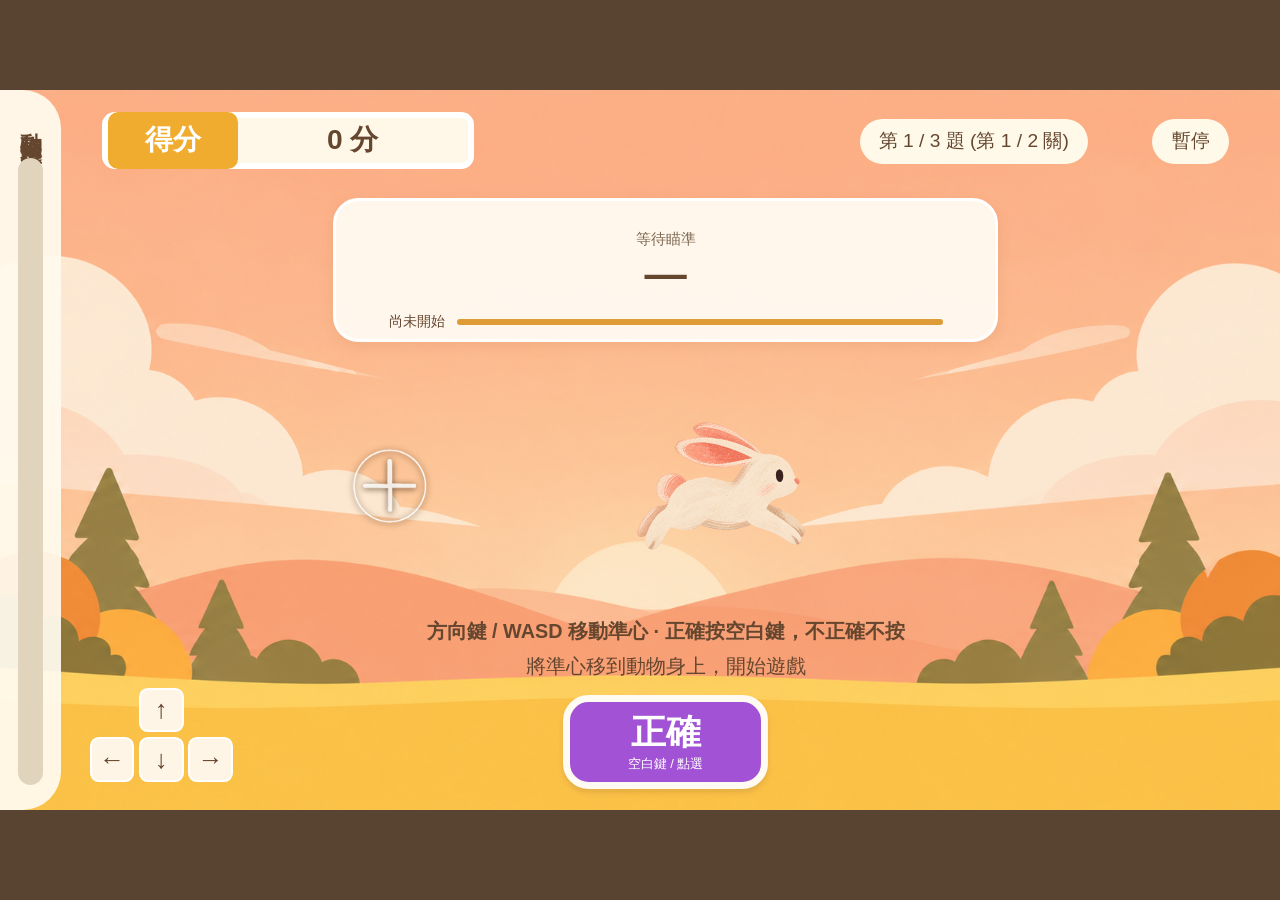
==== frontend/dat/index.html @ 295ffce2 "dat 資料結構更改 有寫在 readme" ====
<!DOCTYPE html>
<html lang="zh-Hant">
<head>
  <meta charset="UTF-8">
  <meta name="viewport" content="width=device-width, initial-scale=1.0">
  <title>DAT 動物追擊令・單人版</title>
  <link rel="stylesheet" href="css/single.css">
  <script src="assets/animals/rabbit-hit-mask.js" defer></script>
  <script src="js/single.js" defer></script>
</head>
<body>
  <main class="game" aria-label="動物追擊令單人遊戲">
    <aside class="progress-panel">
      <span class="progress-label">動物追擊令</span>
      <div class="progress-track" id="progress" role="progressbar" aria-label="完成題數" aria-valuemin="0" aria-valuemax="4" aria-valuenow="0">
        <div id="progress-fill"></div>
      </div>
    </aside>
    <header class="score"><span>得分</span><strong id="score">0 分</strong></header>
    <div class="round" id="round">第 1 / 4 題  (第 1 / 5 關)</div>
    <button class="pause" id="pause" type="button" disabled>暫停</button>
    <section class="question-panel" aria-label="判斷題目">
      <div class="question"><span class="caption" id="question-type">等待瞄準</span><strong id="question-text">—</strong></div>
      <div class="time"><span id="time-text">尚未開始</span><div class="time-track"><div id="time-fill"></div></div></div>
    </section>
    <div class="animal-field" id="field" aria-label="動物與玩家準心">
      <div class="animal" id="animal">
        <img class="animal-image" id="animal-image" src="assets/animals/rabbit.png" alt="兔子" draggable="false">
      </div>
      <img class="crosshair" id="crosshair" src="assets/crosshair.png" alt="玩家準心" draggable="false">
    </div>
    <section class="answer-panel" aria-label="作答區">
      <p class="rule">方向鍵 / WASD 移動準心 · 正確按空白鍵，不正確不按</p>
      <p id="feedback" role="status" aria-live="polite">素材載入中…</p>
      <div class="answer-buttons">
        <button class="capture" id="answer-true" type="button" disabled>正確 <span>空白鍵 / 點選</span></button>
      </div>
    </section>
    <div class="movement" aria-label="準心方向控制">
      <button data-move="up" aria-label="準心向上">↑</button>
      <button data-move="left" aria-label="準心向左">←</button>
      <button data-move="down" aria-label="準心向下">↓</button>
      <button data-move="right" aria-label="準心向右">→</button>
    </div>
    <div class="overlay" id="results" hidden>
      <section class="result-card" role="dialog" aria-modal="true" aria-labelledby="result-title">
        <h1 id="result-title">挑戰完成！</h1>
        <strong id="final-score"></strong>
        <p id="summary"></p>
        <p id="accuracy"></p>
        <button class="primary" id="restart" type="button">再玩一次</button>
        <button class="primary" id="btn-start-game" hidden>進入正式遊戲</button>
      </section>
    </div>
    <!-- 換關卡的 overlay -->
<!-- 換關卡彈窗面板 -->
    <div id="stage-clear-modal" class="modal-overlay" hidden>
      <div class="stage-clear-card">
        <div class="stage-title-badge" id="stage-clear-title">第 1 關結束</div>
        <div class="stage-clear-text">準備開始下一關嘍！</div>
        <button id="btn-next-stage" class="btn-continue">繼續</button>
      </div>
    </div>
  </main>
</body>
</html>
---- frontend/dat/css/single.css ----
/* 基本設定 */
* {
  box-sizing: border-box;
}

body {
  margin: 0;
  min-height: 100svh;
  display: grid;
  place-items: center;
  background: #594331;
  color: #65462f;
  font-family: "Microsoft JhengHei", "PingFang TC", sans-serif;
}

button {
  font: inherit;
  cursor: pointer;
  touch-action: manipulation;
}

button:focus-visible {
  outline: 4px solid #215cc1;
  outline-offset: 4px;
}

[hidden] {
  display: none !important;
}

/* 遊戲背景：1cqw 為遊戲區寬度的 1%。 */
.game {
  position: relative;
  width: min(100vw, 177.68svh);
  aspect-ratio: 1672 / 941;
  overflow: hidden;
  container-type: inline-size;
  background: #ffd39d url("../assets/background.png") center / 100% 100% no-repeat;
}

/* 左側進度條 */
.progress-panel {
  position: absolute;
  inset: 0 auto 0 0;
  width: 4.8%;
  padding: 2% 0;
  display: flex;
  flex-direction: column;
  align-items: center;
  gap: 2cqw;
  border-radius: 0 3cqw 3cqw 0;
  background: #fffbeeee;
}

.progress-label {
  writing-mode: vertical-rl;
  font-size: 1.7cqw;
  font-weight: bold;
  letter-spacing: .15em;
}

.progress-track {
  position: relative;
  width: 40%;
  flex: 1;
  overflow: hidden;
  border-radius: 2cqw;
  background: #e0d4bd;
}

#progress-fill {
  position: absolute;
  bottom: 0;
  width: 100%;
  height: 0;
  background: #e3a344;
  transition: height .3s;
}

/* 分數、題數與暫停 */
.score {
  position: absolute;
  left: 8%;
  top: 3%;
  width: 29%;
  height: 8%;
  display: flex;
  align-items: center;
  border: .5cqw solid white;
  border-radius: 1cqw;
  background: #fff8e9;
  font-size: 2.2cqw;
}

.score span {
  display: grid;
  place-items: center;
  width: 36%;
  height: 125%;
  border-radius: .8cqw;
  background: #efac2f;
  color: white;
  font-weight: bold;
}

.score strong {
  flex: 1;
  text-align: center;
}

.round,
.pause {
  position: absolute;
  top: 4%;
  padding: .5em 1em;
  border: 0;
  border-radius: 2em;
  background: #fff9e9;
  font-size: 1.5cqw;
  color: #65462f;
}

.round {
  right: 15%;
}

.pause {
  right: 4%;
}

/* 題目卡：色名字色與算式並排 */
.question-panel {
  position: absolute;
  top: 15%;
  left: 26%;
  width: 52%;
  height: 20%;
  display: grid;
  grid-template-columns: 1fr;
  gap: 1cqw;
  padding: 1cqw 2cqw 2cqw;
  border: .3cqw solid #fff;
  border-radius: 2cqw;
  background: #fffaf1f5;
  box-shadow: 0 .3cqw 1cqw #ab613521;
}

.question {
  display: flex;
  flex-direction: column;
  align-items: center;
  justify-content: center;
}

.caption {
  font-size: 1.2cqw;
  color: #7f6953;
}

.question strong {
  font-size: 3.3cqw;
}

.time {
  position: absolute;
  bottom: .6cqw;
  left: 8%;
  width: 84%;
  display: flex;
  align-items: center;
  gap: 1cqw;
  font-size: 1.1cqw;
}

.time-track {
  flex: 1;
  height: .5cqw;
  border-radius: 1cqw;
  overflow: hidden;
  background: #edddc6;
}

#time-fill {
  width: 100%;
  height: 100%;
  background: #df9b35;
}

/* 動物移動區：各幀位置由 JS 的 updateScene 設定。 */
.animal-field {
  position: absolute;
  left: 9%;
  top: 35%;
  width: 86%;
  height: 40%;
}

.animal {
  position: absolute;
  width: 16%;
  transform: translate(-50%, -50%);
  aspect-ratio: 1;
}

.animal-image {
  width: 100%;
  height: 100%;
  object-fit: contain;
  user-select: none;
  pointer-events: none;
}

.crosshair {
  position: absolute;
  width: 7%;
  aspect-ratio: 1;
  transform: translate(-50%, -50%);
  filter: drop-shadow(0 1px 3px #543720);
  pointer-events: none;
  z-index: 2;
}

.animal[data-result="correct"] {
  filter: drop-shadow(0 0 .7cqw #328647);
}

.animal[data-result="wrong"] {
  filter: drop-shadow(0 0 .7cqw #bc3b32);
}

/* 正確時按下作答按鈕，不正確則等待。 */
.answer-panel {
  position: absolute;
  left: 12%;
  bottom: 3%;
  width: 80%;
  text-align: center;
}

.rule {
  margin: 0;
  font-size: 1.55cqw;
  font-weight: bold;
}

#feedback {
  min-height: 1.4em;
  margin: .4em 0 .7em;
  font-size: 1.55cqw;
}

.capture {
  min-width: 20%;
  padding: .25em 1.4em;
  border: .55cqw solid #fffaf2;
  border-radius: 2cqw;
  background: #a253d5;
  box-shadow: 0 .3cqw .4cqw #8d623733;
  color: #fff;
  font-size: 2.7cqw;
  font-weight: bold;
}


.capture span {
  display: block;
  font-size: 1cqw;
  font-weight: normal;
}

.capture:active:not(:disabled) {
  transform: translateY(.2cqw);
}

button:disabled {
  cursor: default;
}

/* 結算畫面 */
.overlay {
  position: absolute;
  inset: 0;
  display: grid;
  place-items: center;
  z-index: 5;
  background: #67442975;
}

.result-card {
  width: 76%;
  padding: 4cqw;
  border: .5cqw solid white;
  border-radius: 4cqw;
  background: #fff8e9;
  text-align: center;
}

.result-card h1 {
  margin: 0 0 1cqw;
  font-size: 3.5cqw;
}

#final-score {
  font-size: 5cqw;
  color: #c48221;
}

.result-card p {
  font-size: 1.7cqw;
}

.primary {
  padding: .5em 2em;
  border: 0;
  border-radius: 2em;
  background: #359d59;
  color: white;
  font-size: 2cqw;
  font-weight: bold;
}

@media (prefers-reduced-motion: reduce) {
  * {
    transition: none !important;
  }
}

/* 觸控方向鍵：按住持續移動，可同時按作答按鈕。 */
.movement {
  position: absolute;
  left: 7%;
  bottom: 4%;
  display: grid;
  grid-template-columns: repeat(3, 3.5cqw);
  gap: .35cqw;
}

.movement button {
  aspect-ratio: 1;
  border: .2cqw solid white;
  border-radius: .7cqw;
  background: #fff5e6;
  color: #65462f;
  font-size: 2cqw;
  touch-action: none;
}

.movement [data-move="up"] {
  grid-column: 2;
}

.movement [data-move="left"] {
  grid-column: 1;
}

.answer-buttons {
  display: flex;
  justify-content: center;
  gap: 1cqw;
}

/* 滿關遮罩 */
.modal-overlay {
  position: absolute;
  top: 0; left: 0; width: 100%; height: 100%;
  background: rgba(0, 0, 0, 0.45);
  display: flex;
  justify-content: center;
  align-items: center;
  z-index: 100;
}

/* 仿圖片卡片主體 */
.stage-clear-card {
  background: #f0f0f0;
  border-radius: 40px;
  padding: 40px 60px;
  text-align: center;
  min-width: 320px;
  box-shadow: 0 10px 25px rgba(0,0,0,0.15);
  display: flex;
  flex-direction: column;
  align-items: center;
}

/* 藍色膠囊標題 */
.stage-title-badge {
  background: #2b9ed8;
  color: white;
  padding: 8px 30px;
  border-radius: 20px;
  font-size: 1.3rem;
  font-weight: bold;
  margin-bottom: 30px;
}

/* 提示文字 */
.stage-clear-text {
  font-size: 1.5rem;
  color: #333;
  margin-bottom: 35px;
  font-weight: bold;
  letter-spacing: 2px;
}

/* 綠色繼續按鈕 */
.btn-continue {
  background: #4caf50;
  color: white;
  border: none;
  padding: 10px 50px;
  font-size: 1.2rem;
  border-radius: 20px;
  cursor: pointer;
  font-weight: bold;
  transition: background 0.2s;
}

.btn-continue:hover {
  background: #43a047;
}
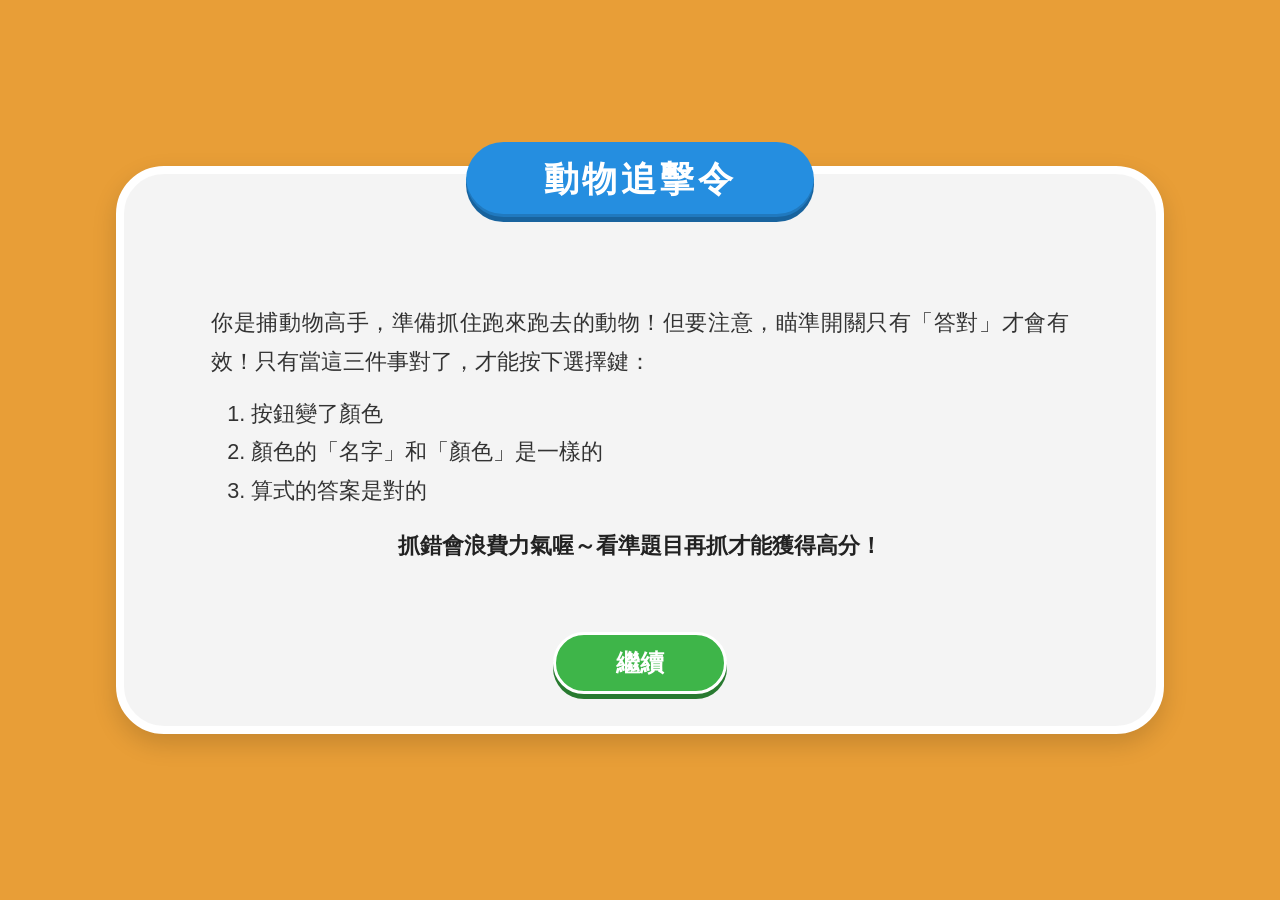
==== commit 75a02b54: "修改： - single 遊戲的暫停、繼續按鈕 - 把 index.html 改完原本的 tutorial 預計： - 把 single 的 js 做功能分類 - 中途退出送資料" ====
--- a/frontend/dat/index.html
+++ b/frontend/dat/index.html
@@ -1,66 +1,65 @@
-<!DOCTYPE html>
+    <!DOCTYPE html>
 <html lang="zh-Hant">
 <head>
   <meta charset="UTF-8">
   <meta name="viewport" content="width=device-width, initial-scale=1.0">
-  <title>DAT 動物追擊令・單人版</title>
-  <link rel="stylesheet" href="css/single.css">
-  <script src="assets/animals/rabbit-hit-mask.js" defer></script>
-  <script src="js/single.js" defer></script>
+  <title>DAT 動物追擊令 - 遊戲教學</title>
+  <link rel="stylesheet" href="css/single_tutorial.css">
+  <script src="js/single_tutorial.js" defer></script>
 </head>
 <body>
-  <main class="game" aria-label="動物追擊令單人遊戲">
-    <aside class="progress-panel">
-      <span class="progress-label">動物追擊令</span>
-      <div class="progress-track" id="progress" role="progressbar" aria-label="完成題數" aria-valuemin="0" aria-valuemax="4" aria-valuenow="0">
-        <div id="progress-fill"></div>
+
+  <main class="tutorial-container">
+    
+    <!-- 畫面一：遊玩說明 -->
+    <section id="step-1" class="tutorial-card">
+      <div class="header-badge">動物追擊令</div>
+      <div class="card-content">
+        <p class="intro-text">
+          你是捕動物高手，準備抓住跑來跑去的動物！但要注意，瞄準開關只有「答對」才會有效！只有當這三件事對了，才能按下選擇鍵：
+        </p>
+        <ol class="rule-list">
+          <li>按鈕變了顏色</li>
+          <li>顏色的「名字」和「顏色」是一樣的</li>
+          <li>算式的答案是對的</li>
+        </ol>
+        <p class="warning-text">抓錯會浪費力氣喔～看準題目再抓才能獲得高分！</p>
       </div>
-    </aside>
-    <header class="score"><span>得分</span><strong id="score">0 分</strong></header>
-    <div class="round" id="round">第 1 / 4 題  (第 1 / 5 關)</div>
-    <button class="pause" id="pause" type="button" disabled>暫停</button>
-    <section class="question-panel" aria-label="判斷題目">
-      <div class="question"><span class="caption" id="question-type">等待瞄準</span><strong id="question-text">—</strong></div>
-      <div class="time"><span id="time-text">尚未開始</span><div class="time-track"><div id="time-fill"></div></div></div>
+      <button id="btn-to-step2" class="btn-green" type="button">繼續</button>
     </section>
-    <div class="animal-field" id="field" aria-label="動物與玩家準心">
-      <div class="animal" id="animal">
-        <img class="animal-image" id="animal-image" src="assets/animals/rabbit.png" alt="兔子" draggable="false">
+
+    <!-- 畫面二：題型說明 (動態卡片) -->
+    <section id="step-2" class="tutorial-card" hidden>
+      <div class="header-badge">題型說明</div>
+      <div class="card-content">
+        <p id="type-title" class="type-instruction">加載中...</p>
+        <p id="type-example" class="type-sub"></p>
+        
+        <div class="carousel-container">
+          <button id="prev-type" class="nav-arrow" type="button" aria-label="上一題">◀</button>
+          
+          <div class="type-preview-box" id="preview-box">
+            <!-- 預覽內容由 JS 動態渲染 -->
+          </div>
+          
+          <button id="next-type" class="nav-arrow" type="button" aria-label="下一題">▶</button>
+        </div>
       </div>
-      <img class="crosshair" id="crosshair" src="assets/crosshair.png" alt="玩家準心" draggable="false">
-    </div>
-    <section class="answer-panel" aria-label="作答區">
-      <p class="rule">方向鍵 / WASD 移動準心 · 正確按空白鍵，不正確不按</p>
-      <p id="feedback" role="status" aria-live="polite">素材載入中…</p>
-      <div class="answer-buttons">
-        <button class="capture" id="answer-true" type="button" disabled>正確 <span>空白鍵 / 點選</span></button>
+      <button id="btn-to-step3" class="btn-green-solid" type="button">跳過說明/下一步</button>
+    </section>
+
+    <!-- 畫面三：選擇練習還是直接開始 -->
+    <section id="step-3" class="tutorial-card" hidden>
+      <div class="card-content">
+        <h2 class="prompt-title">理解了嗎？<br>來練習一下吧！</h2>
+        <div class="action-buttons">
+          <button id="btn-practice" class="btn-outline" type="button">練習一下</button>
+          <button id="btn-start" class="btn-green-solid" type="button">不練習，直接開始</button>
+        </div>
       </div>
     </section>
-    <div class="movement" aria-label="準心方向控制">
-      <button data-move="up" aria-label="準心向上">↑</button>
-      <button data-move="left" aria-label="準心向左">←</button>
-      <button data-move="down" aria-label="準心向下">↓</button>
-      <button data-move="right" aria-label="準心向右">→</button>
-    </div>
-    <div class="overlay" id="results" hidden>
-      <section class="result-card" role="dialog" aria-modal="true" aria-labelledby="result-title">
-        <h1 id="result-title">挑戰完成！</h1>
-        <strong id="final-score"></strong>
-        <p id="summary"></p>
-        <p id="accuracy"></p>
-        <button class="primary" id="restart" type="button">再玩一次</button>
-        <button class="primary" id="btn-start-game" hidden>進入正式遊戲</button>
-      </section>
-    </div>
-    <!-- 換關卡的 overlay -->
-<!-- 換關卡彈窗面板 -->
-    <div id="stage-clear-modal" class="modal-overlay" hidden>
-      <div class="stage-clear-card">
-        <div class="stage-title-badge" id="stage-clear-title">第 1 關結束</div>
-        <div class="stage-clear-text">準備開始下一關嘍！</div>
-        <button id="btn-next-stage" class="btn-continue">繼續</button>
-      </div>
-    </div>
+
   </main>
+
 </body>
 </html>
--- a/frontend/dat/css/single_tutorial.css
+++ b/frontend/dat/css/single_tutorial.css
@@ -0,0 +1,243 @@
+* {
+  box-sizing: border-box;
+  user-select: none;
+}
+
+body {
+  margin: 0;
+  min-height: 100vh;
+  display: grid;
+  place-items: center;
+  background: #e89e37;
+  font-family: "Microsoft JhengHei", "PingFang TC", sans-serif;
+  color: #333;
+}
+
+/* 容器維持 16:9 比例，與 DAT 遊戲畫面一致 */
+.tutorial-container {
+  position: relative;
+  width: min(95vw, 1100px);
+  aspect-ratio: 16 / 9;
+  display: flex;
+  justify-content: center;
+  align-items: center;
+  padding: 2%;
+}
+
+/* 通用白底卡片外框 */
+.tutorial-card {
+  position: relative;
+  width: 100%;
+  height: 100%;
+  background: #f4f4f4;
+  border: 8px solid #ffffff;
+  border-radius: 48px;
+  box-shadow: 0 10px 25px rgba(0, 0, 0, 0.15);
+  display: flex;
+  flex-direction: column;
+  align-items: center;
+  justify-content: space-between;
+  padding: 3rem 2.5rem 2rem;
+}
+
+/* 頂部藍色標題膠囊 */
+.header-badge {
+  position: absolute;
+  top: -32px;
+  background: #258ee0;
+  color: #ffffff;
+  font-size: 2.2rem;
+  font-weight: bold;
+  padding: 0.4em 2.2em;
+  border-radius: 40px;
+  box-shadow: 0 5px 0 #18639e, inset 0 -3px 0 rgba(0, 0, 0, 0.15);
+  letter-spacing: 0.1em;
+}
+
+/* 內容區域 */
+.card-content {
+  width: 100%;
+  flex: 1;
+  display: flex;
+  flex-direction: column;
+  justify-content: center;
+  align-items: center;
+  margin-top: 1rem;
+  font-size: 1.35rem;
+  line-height: 1.8;
+  color: #333;
+}
+
+/* 畫面一：說明文字 */
+.intro-text {
+  margin: 0 0 0.8rem;
+  text-align: justify;
+  width: 90%;
+}
+
+.rule-list {
+  margin: 0 0 1rem;
+  padding-left: 2.5rem;
+  width: 90%;
+}
+
+.warning-text {
+  margin: 0;
+  font-weight: bold;
+  color: #222;
+}
+
+/* 畫面二：題型說明輪播區 */
+.type-instruction {
+  font-size: 1.4rem;
+  font-weight: bold;
+  margin: 0 0 0.2rem;
+  text-align: center;
+}
+
+.type-sub {
+  font-size: 1.2rem;
+  color: #555;
+  margin: 0 0 1rem;
+}
+
+.carousel-container {
+  display: flex;
+  align-items: center;
+  justify-content: center;
+  gap: 1.5rem;
+  width: 100%;
+  flex: 1;
+}
+
+.type-preview-box {
+  width: 65%;
+  height: 180px;
+  background: #c3ad99;
+  border-radius: 16px;
+  display: flex;
+  flex-direction: column;
+  align-items: center;
+  justify-content: center;
+  padding: 1rem;
+  box-shadow: inset 0 2px 6px rgba(0, 0, 0, 0.2);
+}
+
+.preview-badge {
+  padding: 0.4rem 2rem;
+  border-radius: 8px;
+  font-size: 1.4rem;
+  font-weight: bold;
+  color: white;
+  margin-bottom: 0.5rem;
+}
+
+.preview-hint {
+  font-size: 1rem;
+  color: #fff;
+  text-shadow: 1px 1px 2px rgba(0, 0, 0, 0.5);
+}
+
+/* 左右箭頭按鈕 */
+.nav-arrow {
+  width: 60px;
+  height: 60px;
+  border-radius: 50%;
+  background: #3eb549;
+  border: 4px solid #ffffff;
+  color: white;
+  font-size: 1.8rem;
+  cursor: pointer;
+  display: grid;
+  place-items: center;
+  box-shadow: 0 4px 0 #287a30;
+  transition: transform 0.1s;
+}
+
+.nav-arrow:active:not(:disabled) {
+  transform: translateY(3px);
+  box-shadow: 0 1px 0 #287a30;
+}
+
+.nav-arrow:disabled {
+  background: #ccc;
+  box-shadow: 0 4px 0 #aaa;
+  cursor: not-allowed;
+  opacity: 0.6;
+}
+
+/* 畫面三：練習選擇卡片 */
+.prompt-title {
+  font-size: 2.2rem;
+  text-align: center;
+  line-height: 1.5;
+  margin-bottom: 2rem;
+}
+
+.action-buttons {
+  display: flex;
+  flex-direction: column;
+  gap: 1.2rem;
+  width: 60%;
+  max-width: 360px;
+}
+
+/* 通用綠色膠囊按鈕 */
+.btn-green {
+  background: #3eb549;
+  color: white;
+  font-size: 1.5rem;
+  font-weight: bold;
+  padding: 0.5em 2.5em;
+  border: 3px solid #ffffff;
+  border-radius: 35px;
+  cursor: pointer;
+  box-shadow: 0 5px 0 #287a30;
+  transition: transform 0.1s;
+}
+
+.btn-green-outline {
+  background: #ffffff;
+  color: #3eb549;
+  font-size: 1.3rem;
+  font-weight: bold;
+  padding: 0.4em 2em;
+  border: 3px solid #3eb549;
+  border-radius: 35px;
+  cursor: pointer;
+  box-shadow: 0 4px 0 #287a30;
+}
+
+.btn-outline {
+  background: #ffffff;
+  color: #3eb549;
+  font-size: 1.5rem;
+  font-weight: bold;
+  padding: 0.6em;
+  border: 3px solid #3eb549;
+  border-radius: 35px;
+  cursor: pointer;
+  text-align: center;
+  box-shadow: 0 4px 0 rgba(0, 0, 0, 0.1);
+}
+
+.btn-green-solid {
+  background: #3eb549;
+  color: white;
+  font-size: 1.5rem;
+  font-weight: bold;
+  padding: 0.6em;
+  border: 3px solid #ffffff;
+  border-radius: 35px;
+  cursor: pointer;
+  text-align: center;
+  box-shadow: 0 5px 0 #287a30;
+}
+
+button:active {
+  transform: translateY(2px);
+}
+
+[hidden] {
+  display: none !important;
+}
